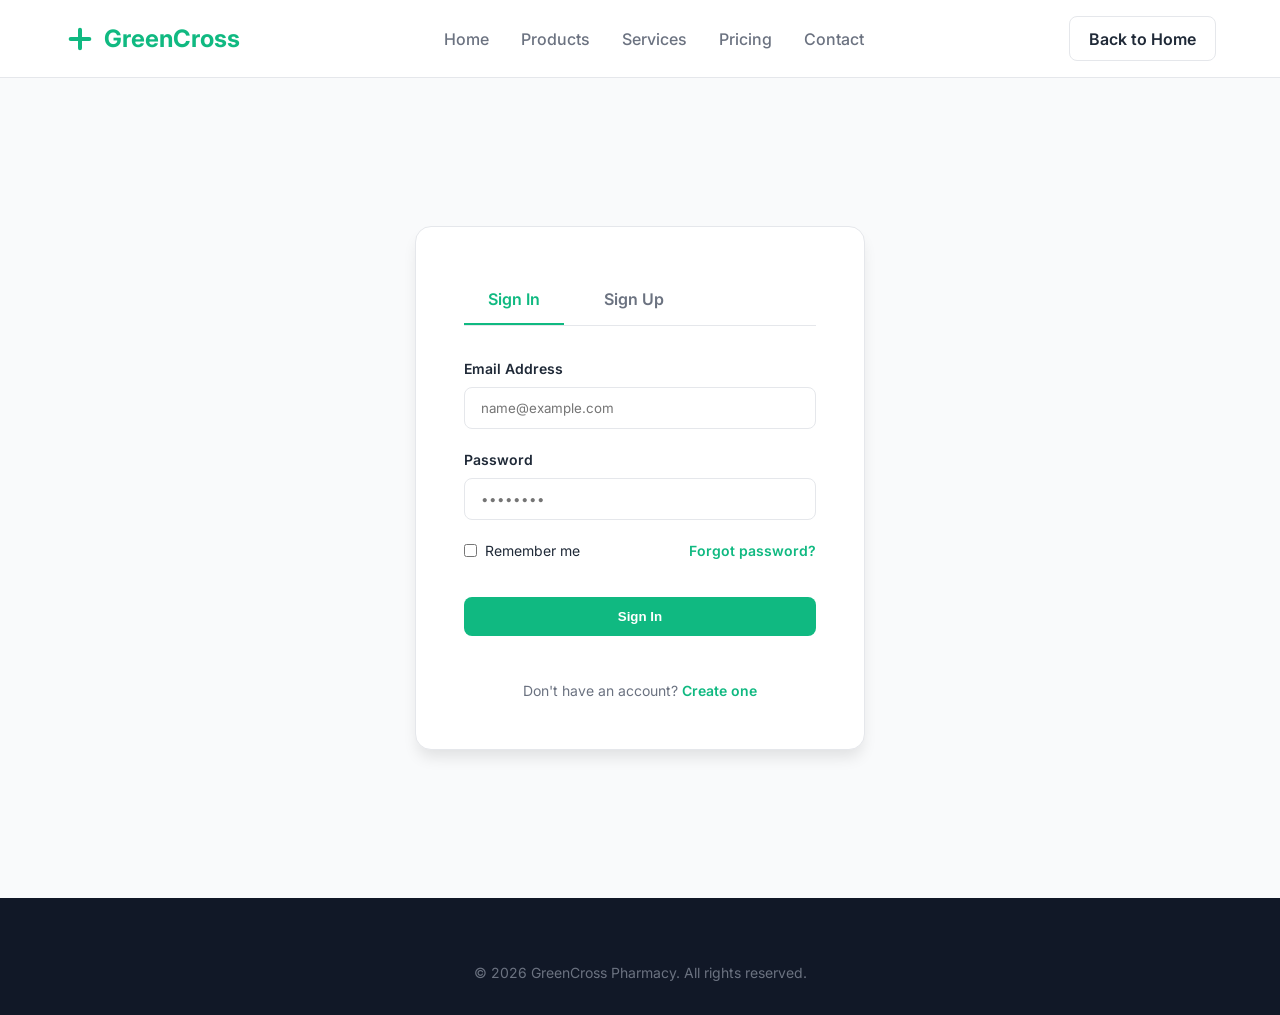
==== auth.html @ f9f8d77a "first commit" ====
<!DOCTYPE html>
<html lang="en">
<head>
    <meta charset="UTF-8">
    <meta name="viewport" content="width=device-width, initial-scale=1.0">
    <title>Sign In / Sign Up | GreenCross Pharmacy</title>
    <link rel="stylesheet" href="/style.css">
    <!-- Google Fonts -->
    <link rel="preconnect" href="https://fonts.googleapis.com">
    <link rel="preconnect" href="https://fonts.gstatic.com" crossorigin>
    <link href="https://fonts.googleapis.com/css2?family=Inter:wght@400;500;600;700&display=swap" rel="stylesheet">
</head>
<body>
    <!-- Header -->
    <header class="header">
        <div class="container header-content">
            <div class="logo">
                <a href="/" style="display: flex; align-items: center; gap: 0.5rem; color: var(--primary-color);">
                    <svg xmlns="http://www.w3.org/2000/svg" width="32" height="32" viewBox="0 0 24 24" fill="none" stroke="currentColor" stroke-width="3" stroke-linecap="round" stroke-linejoin="round"><path d="M12 5v14M5 12h14"/></svg>
                    <span>GreenCross</span>
                </a>
            </div>
            
            <nav class="nav-links">
                <a href="/">Home</a>
                <a href="/products.html">Products</a>
                <a href="/#services">Services</a>
                <a href="/#pricing">Pricing</a>
                <a href="/#contact">Contact</a>
            </nav>
            
            <div class="header-actions">
                <a href="/" class="btn-outline">Back to Home</a>
            </div>
        </div>
    </header>

    <!-- Auth Section -->
    <main class="auth-section">
        <div class="auth-container">
            <div class="auth-tabs">
                <div class="auth-tab active" id="tab-signin">Sign In</div>
                <div class="auth-tab" id="tab-signup">Sign Up</div>
            </div>

            <!-- Sign In Form -->
            <form class="auth-form" id="form-signin">
                <div class="form-group">
                    <label for="signin-email">Email Address</label>
                    <input type="email" id="signin-email" placeholder="name@example.com" required>
                </div>
                <div class="form-group">
                    <label for="signin-password">Password</label>
                    <input type="password" id="signin-password" placeholder="••••••••" required>
                </div>
                <div style="display: flex; justify-content: space-between; align-items: center; font-size: 0.875rem;">
                    <label style="display: flex; align-items: center; gap: 0.5rem; cursor: pointer;">
                        <input type="checkbox"> Remember me
                    </label>
                    <a href="#" style="color: var(--primary-color); font-weight: 600;">Forgot password?</a>
                </div>
                <button type="submit" class="btn-primary btn-full" style="padding: 0.75rem;">Sign In</button>
                <div class="auth-footer">
                    Don't have an account? <a href="#" id="link-signup">Create one</a>
                </div>
            </form>

            <!-- Sign Up Form (Hidden by default) -->
            <form class="auth-form" id="form-signup" style="display: none;">
                <div class="form-group">
                    <label for="signup-name">Full Name</label>
                    <input type="text" id="signup-name" placeholder="John Doe" required>
                </div>
                <div class="form-group">
                    <label for="signup-email">Email Address</label>
                    <input type="email" id="signup-email" placeholder="name@example.com" required>
                </div>
                <div class="form-group">
                    <label for="signup-password">Password</label>
                    <input type="password" id="signup-password" placeholder="••••••••" required>
                </div>
                <div style="font-size: 0.875rem; color: var(--text-muted);">
                    By signing up, you agree to our <a href="#" style="color: var(--primary-color);">Terms of Service</a> and <a href="#" style="color: var(--primary-color);">Privacy Policy</a>.
                </div>
                <button type="submit" class="btn-primary btn-full" style="padding: 0.75rem;">Create Account</button>
                <div class="auth-footer">
                    Already have an account? <a href="#" id="link-signin">Sign in</a>
                </div>
            </form>
        </div>
    </main>

    <!-- Footer -->
    <footer class="footer">
        <div class="container">
            <div class="footer-bottom" style="border-top: none; padding-top: 0;">
                <p>&copy; 2026 GreenCross Pharmacy. All rights reserved.</p>
            </div>
        </div>
    </footer>

    <script>
        const tabSignIn = document.getElementById('tab-signin');
        const tabSignUp = document.getElementById('tab-signup');
        const formSignIn = document.getElementById('form-signin');
        const formSignUp = document.getElementById('form-signup');
        const linkSignUp = document.getElementById('link-signup');
        const linkSignIn = document.getElementById('link-signin');

        function showSignIn() {
            tabSignIn.classList.add('active');
            tabSignUp.classList.remove('active');
            formSignIn.style.display = 'flex';
            formSignUp.style.display = 'none';
        }

        function showSignUp() {
            tabSignUp.classList.add('active');
            tabSignIn.classList.remove('active');
            formSignUp.style.display = 'flex';
            formSignIn.style.display = 'none';
        }

        tabSignIn.addEventListener('click', showSignIn);
        tabSignUp.addEventListener('click', showSignUp);
        linkSignUp.addEventListener('click', (e) => { e.preventDefault(); showSignUp(); });
        linkSignIn.addEventListener('click', (e) => { e.preventDefault(); showSignIn(); });

        // Prevent form submission for demo
        formSignIn.addEventListener('submit', (e) => e.preventDefault());
        formSignUp.addEventListener('submit', (e) => e.preventDefault());
    </script>
</body>
</html>
---- style.css ----
/* Global Styles */
:root {
  --primary-color: #10b981; 
  --primary-dark: #059669; 
  --secondary-color: #3b82f6; 
  --text-main: #1f2937; 
  --text-muted: #6b7280; 
  --bg-light: #f9fafb;
  --white: #ffffff;
  --border-color: #e5e7eb; 
  --font-sans: 'Inter', system-ui, -apple-system, sans-serif;
}

* {
  margin: 0;
  padding: 0;
  box-sizing: border-box;
}

html {
  scroll-behavior: smooth;
}

body {
  font-family: var(--font-sans);
  color: var(--text-main);
  background-color: var(--bg-light);
  line-height: 1.5;
}

a {
  text-decoration: none;
  color: inherit;
}

ul {
  list-style: none;
}

/* Layout Containers */
.container {
  max-width: 1200px;
  margin: 0 auto;
  padding: 0 1.5rem;
}

/* Header */
.header {
  background-color: var(--white);
  border-bottom: 1px solid var(--border-color);
  padding: 1rem 0;
  position: sticky;
  top: 0;
  z-index: 100;
}

.header-content {
  display: flex;
  justify-content: space-between;
  align-items: center;
}

.logo {
  display: flex;
  align-items: center;
  gap: 0.5rem;
  font-size: 1.5rem;
  font-weight: 700;
  color: var(--primary-color);
}

.nav-links {
  display: flex;
  gap: 2rem;
}

.nav-links a {
  font-weight: 500;
  color: var(--text-muted);
  transition: color 0.2s;
}

.nav-links a:hover {
  color: var(--primary-color);
}

.header-actions {
  display: flex;
  gap: 1rem;
  align-items: center;
}

.icon-btn {
  background: none;
  border: none;
  cursor: pointer;
  color: var(--text-muted);
  display: flex;
  align-items: center;
  justify-content: center;
  transition: color 0.2s;
}

.icon-btn:hover {
  color: var(--primary-color);
}

.btn-primary {
  background-color: var(--primary-color);
  color: var(--white);
  padding: 0.6rem 1.2rem;
  border-radius: 0.5rem;
  font-weight: 600;
  transition: background-color 0.2s;
  border: none;
  cursor: pointer;
}

.btn-primary:hover {
  background-color: var(--primary-dark);
}

.btn-outline {
  padding: 0.6rem 1.2rem;
  border-radius: 0.5rem;
  border: 1px solid var(--border-color);
  background: var(--white);
  font-weight: 600;
  cursor: pointer;
  transition: background-color 0.2s;
}

.btn-outline:hover {
  background-color: var(--bg-light);
}

.btn-lg {
  padding: 1rem 2rem;
  font-size: 1.1rem;
}

.btn-full {
  width: 100%;
  margin-top: 1rem;
  padding: 0.5rem;
}

/* Hero Section */
.hero {
  padding: 5rem 0;
  background: linear-gradient(135deg, #ecfdf5 0%, #ffffff 100%);
}

.hero-content {
  display: grid;
  grid-template-columns: 1fr 1fr;
  align-items: center;
  gap: 4rem;
}

.hero-text h1 {
  font-size: 3.5rem;
  line-height: 1.1;
  margin-bottom: 1.5rem;
  color: #064e3b;
}

.hero-text p {
  font-size: 1.25rem;
  color: var(--text-muted);
  margin-bottom: 2rem;
}

.hero-btns {
  display: flex;
  gap: 1rem;
}

.hero-image img {
  width: 100%;
  border-radius: 1.5rem;
  box-shadow: 0 20px 25px -5px rgba(0, 0, 0, 0.1);
}

/* Section General */
.section {
  padding: 5rem 0;
}

.bg-alt {
  background-color: #f3f4f6;
}

.section-title {
  text-align: center;
  margin-bottom: 3rem;
}

.section-title h2 {
  font-size: 2.25rem;
  margin-bottom: 1rem;
}

.section-title p {
  color: var(--text-muted);
  max-width: 600px;
  margin: 0 auto;
}

/* Grid Layouts */
.grid-3 {
  display: grid;
  grid-template-columns: repeat(3, 1fr);
  gap: 2rem;
}

/* Cards */
.card {
  background-color: var(--white);
  padding: 2rem;
  border-radius: 1rem;
  border: 1px solid var(--border-color);
  transition: transform 0.3s, box-shadow 0.3s;
}

.card:hover {
  transform: translateY(-5px);
  box-shadow: 0 10px 15px -3px rgba(0, 0, 0, 0.1);
}

.card-icon {
  width: 3rem;
  height: 3rem;
  background-color: #ecfdf5;
  color: var(--primary-color);
  display: flex;
  align-items: center;
  justify-content: center;
  border-radius: 0.75rem;
  margin-bottom: 1.5rem;
}

.card h3 {
  margin-bottom: 1rem;
  font-size: 1.25rem;
}

.card p {
  color: var(--text-muted);
}

/* Products */
.products-grid {
  display: grid;
  grid-template-columns: repeat(4, 1fr);
  gap: 1.5rem;
}

.product-card {
  background-color: var(--white);
  border-radius: 1rem;
  border: 1px solid var(--border-color);
  overflow: hidden;
  transition: box-shadow 0.3s;
}

.product-card:hover {
  box-shadow: 0 10px 15px -3px rgba(0, 0, 0, 0.1);
}

.product-image {
  height: 200px;
  background-color: #f3f4f6;
  overflow: hidden;
}

.product-image img {
  width: 100%;
  height: 100%;
  object-fit: cover;
  transition: transform 0.3s;
}

.product-card:hover .product-image img {
  transform: scale(1.05);
}

.product-info {
  padding: 1.25rem;
}

.product-category {
  font-size: 0.75rem;
  text-transform: uppercase;
  color: var(--primary-color);
  font-weight: 700;
  margin-bottom: 0.5rem;
}

.product-name {
  font-weight: 600;
  margin-bottom: 0.5rem;
}

.product-price {
  font-weight: 700;
  font-size: 1.125rem;
  color: var(--text-main);
}

/* Contact */
.contact-item {
  display: flex;
  gap: 1rem;
  align-items: flex-start;
}

.contact-icon {
  color: var(--primary-color);
}

.muted {
  color: var(--text-muted);
}









/* Pricing Section */
.pricing-grid {
  display: flex;
  gap: 2rem;
  align-items: stretch;
}

.pricing-card {
  flex: 1;
  background-color: var(--white);
  padding: 3rem 2rem;
  border-radius: 1rem;
  border: 1px solid var(--border-color);
  text-align: center;
  transition: transform 0.3s;
  display: flex;
  flex-direction: column;
}

.pricing-card.featured {
  border: 2px solid var(--primary-color);
  position: relative;
}

.pricing-card.featured .badge {
  position: absolute;
  top: -12px;
  left: 50%;
  transform: translateX(-50%);
  background-color: var(--primary-color);
  color: var(--white);
  padding: 0.25rem 1rem;
  border-radius: 1rem;
  font-size: 0.75rem;
  font-weight: 700;
}

.pricing-card h3 {
  font-size: 1.5rem;
  margin-bottom: 1rem;
}

.price {
  font-size: 3rem;
  font-weight: 800;
  margin-bottom: 1.5rem;
}

.price span {
  font-size: 1rem;
  color: var(--text-muted);
  font-weight: 400;
}

.pricing-features {
  margin-bottom: 2rem;
  text-align: left;
}

.pricing-features li {
  margin-bottom: 0.75rem;
  display: flex;
  align-items: center;
  gap: 0.5rem;
  color: var(--text-muted);
}

.pricing-features li svg {
  color: var(--primary-color);
  flex-shrink: 0;
}

.pricing-card .btn-full {
  margin-top: auto;
}







/* Articles Section */
.articles-grid {
  display: flex;
  gap: 2rem;
  align-items: stretch;
}

.article-card {
  flex: 1;
  background-color: var(--white);
  border-radius: 1rem;
  border: 1px solid var(--border-color);
  overflow: hidden;
  display: flex;
  flex-direction: column;
}

.article-image {
  height: 200px;
}

.article-image img {
  width: 100%;
  height: 100%;
  object-fit: cover;
}

.article-content {
  padding: 1.5rem;
  display: flex;
  flex-direction: column;
  flex-grow: 1;
}

.article-date {
  font-size: 0.875rem;
  color: var(--text-muted);
  margin-bottom: 0.5rem;
}

.article-content h3 {
  margin-bottom: 1rem;
  font-size: 1.25rem;
  line-height: 1.4;
}

.read-more {
  color: var(--primary-color);
  font-weight: 600;
  display: flex;
  align-items: center;
  gap: 0.25rem;
  margin-top: auto;
}

/* FAQ Section */
.faq-container {
  max-width: 800px;
  margin: 0 auto;
}

.faq-item {
  background-color: var(--white);
  border: 1px solid var(--border-color);
  border-radius: 0.75rem; 
  margin-bottom: 1rem;
  overflow: hidden; 
}

.faq-item::marker {
  display: none;
}

.faq-question {
  /* Styles the clickable question part */
  padding: 1.25rem 1.5rem;
  display: flex; 
  justify-content: space-between; 
  align-items: center;
  cursor: pointer; 
  font-weight: 600; 
  list-style: none;
}

.faq-question::-webkit-details-marker {
  display: none;
}

.faq-answer {
  padding: 0 1.5rem 1.25rem;
  color: var(--text-muted);
}

.faq-item[open] .faq-question svg {
  transform: rotate(180deg);
}





/* Testimonials Section */
.testimonials-grid {
  display: flex;
  gap: 2rem;
  align-items: stretch;
}

.testimonial-card {
  flex: 1;
  background-color: var(--white);
  padding: 2rem;
  border-radius: 1rem;
  border: 1px solid var(--border-color);
  display: flex;
  flex-direction: column;
}

.stars {
  color: #fbbf24;
  margin-bottom: 1rem;
}

.testimonial-text {
  font-style: italic;
  margin-bottom: 1.5rem;
  color: var(--text-main);
}

.testimonial-author {
  display: flex;
  align-items: center;
  gap: 1rem;
  margin-top: auto;
}

.author-img {
  width: 3rem;
  height: 3rem;
  border-radius: 50%;
  object-fit: cover;
}

.author-info h4 {
  font-size: 1rem;
}

.author-info p {
  font-size: 0.875rem;
  color: var(--text-muted);
}

/* Auth Page */
.auth-section {
  min-height: calc(100vh - 80px);
  display: flex;
  align-items: center;
  justify-content: center;
  padding: 2rem 0;
}

.auth-container {
  background-color: var(--white);
  padding: 3rem;
  border-radius: 1rem;
  border: 1px solid var(--border-color);
  width: 100%;
  max-width: 450px;
  box-shadow: 0 10px 15px -3px rgba(0, 0, 0, 0.1);
}

.auth-tabs {
  display: flex;
  gap: 1rem;
  margin-bottom: 2rem;
  border-bottom: 1px solid var(--border-color);
}

.auth-tab {
  padding: 0.75rem 1.5rem;
  cursor: pointer;
  font-weight: 600;
  color: var(--text-muted);
  border-bottom: 2px solid transparent;
  transition: all 0.2s;
}

.auth-tab.active {
  color: var(--primary-color);
  border-bottom-color: var(--primary-color);
}

.auth-form {
  display: flex;
  flex-direction: column;
  gap: 1.25rem;
}

.form-group {
  display: flex;
  flex-direction: column;
  gap: 0.5rem;
}

.form-group label {
  font-size: 0.875rem;
  font-weight: 600;
  color: var(--text-main);
}

.form-group input {
  padding: 0.75rem 1rem;
  border-radius: 0.5rem;
  border: 1px solid var(--border-color);
  font-family: inherit;
  transition: border-color 0.2s;
}

.form-group input:focus {
  outline: none;
  border-color: var(--primary-color);
}

.auth-footer {
  margin-top: 1.5rem;
  text-align: center;
  font-size: 0.875rem;
  color: var(--text-muted);
}

.auth-footer a {
  color: var(--primary-color);
  font-weight: 600;
}





/* Footer */
.footer {
  background-color: #111827;
  color: #f3f4f6;
  padding: 4rem 0 2rem;
}

.footer-grid {
  display: grid;
  grid-template-columns: 2fr 1fr 1fr 1fr;
  gap: 4rem;
  margin-bottom: 3rem;
}

.footer-logo {
  font-size: 1.5rem;
  font-weight: 700;
  color: var(--primary-color);
  margin-bottom: 1.5rem;
  display: flex;
  align-items: center;
}

.footer-desc {
  color: #9ca3af;
  margin-bottom: 1.5rem;
  max-width: 300px;
}

.footer-links h4 {
  margin-bottom: 1.5rem;
  font-size: 1.1rem;
}

.footer-links ul li {
  margin-bottom: 0.75rem;
}

.footer-links ul li a {
  color: #9ca3af;
  transition: color 0.2s;
}

.footer-links ul li a:hover {
  color: var(--primary-color);
}

.footer-bottom {
  border-top: 1px solid #374151;
  padding-top: 2rem;
  text-align: center;
  color: #6b7280;
  font-size: 0.875rem;
}














/* Responsive */
@media (max-width: 1024px) {
  .products-grid {
    grid-template-columns: repeat(2, 1fr);
  }
  .pricing-grid, .articles-grid, .testimonials-grid {
    flex-wrap: wrap;
  }
  .pricing-card, .article-card, .testimonial-card {
    flex: 0 0 calc(50% - 1rem);
  }
}

@media (max-width: 768px) {
  .hero-content {
    grid-template-columns: 1fr;
    text-align: center;
  }
  
  .hero-text h1 {
    font-size: 2.5rem;
  }
  
  .hero-btns {
    justify-content: center;
  }
  
  .grid-3, .footer-grid {
    grid-template-columns: 1fr;
    gap: 2rem;
  }
  
  .pricing-grid, .articles-grid, .testimonials-grid {
    flex-direction: column;
  }

  .pricing-card, .article-card, .testimonial-card {
    flex: 1 1 auto;
  }
  
  .nav-links, .header-actions .icon-btn {
    display: none;
  }
}

@media (max-width: 480px) {
  .logo svg {
    display: none;
  }
}
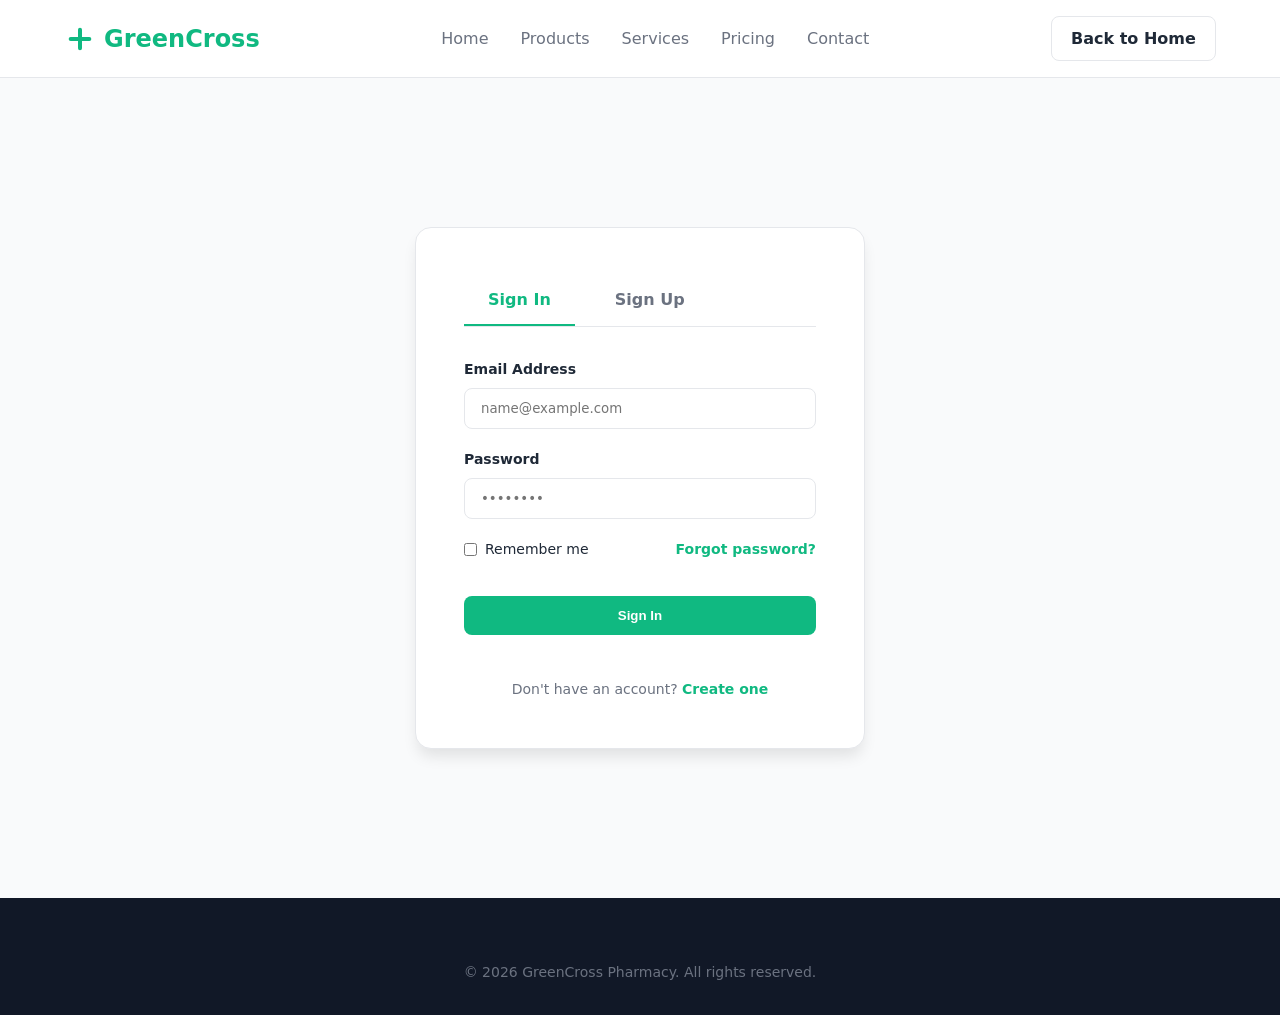
==== commit abe9efeb: "fix redirection3" ====
--- a/auth.html
+++ b/auth.html
@@ -4,33 +4,30 @@
     <meta charset="UTF-8">
     <meta name="viewport" content="width=device-width, initial-scale=1.0">
     <title>Sign In / Sign Up | GreenCross Pharmacy</title>
-    <link rel="stylesheet" href="/style.css">
-    <!-- Google Fonts -->
-    <link rel="preconnect" href="https://fonts.googleapis.com">
-    <link rel="preconnect" href="https://fonts.gstatic.com" crossorigin>
-    <link href="https://fonts.googleapis.com/css2?family=Inter:wght@400;500;600;700&display=swap" rel="stylesheet">
+    <link rel="stylesheet" href="style.css">
+  
 </head>
 <body>
     <!-- Header -->
     <header class="header">
         <div class="container header-content">
             <div class="logo">
-                <a href="/" style="display: flex; align-items: center; gap: 0.5rem; color: var(--primary-color);">
+                <a href="index.html" style="display: flex; align-items: center; gap: 0.5rem; color: var(--primary-color);">
                     <svg xmlns="http://www.w3.org/2000/svg" width="32" height="32" viewBox="0 0 24 24" fill="none" stroke="currentColor" stroke-width="3" stroke-linecap="round" stroke-linejoin="round"><path d="M12 5v14M5 12h14"/></svg>
                     <span>GreenCross</span>
                 </a>
             </div>
             
             <nav class="nav-links">
-                <a href="/">Home</a>
-                <a href="/products.html">Products</a>
-                <a href="/#services">Services</a>
-                <a href="/#pricing">Pricing</a>
-                <a href="/#contact">Contact</a>
+                <a href="index.html">Home</a>
+                <a href="products.html">Products</a>
+                <a href="index.html#services">Services</a>
+                <a href="index.html#pricing">Pricing</a>
+                <a href="index.html#contact">Contact</a>
             </nav>
             
             <div class="header-actions">
-                <a href="/" class="btn-outline">Back to Home</a>
+                <a href="index.html" class="btn-outline">Back to Home</a>
             </div>
         </div>
     </header>
